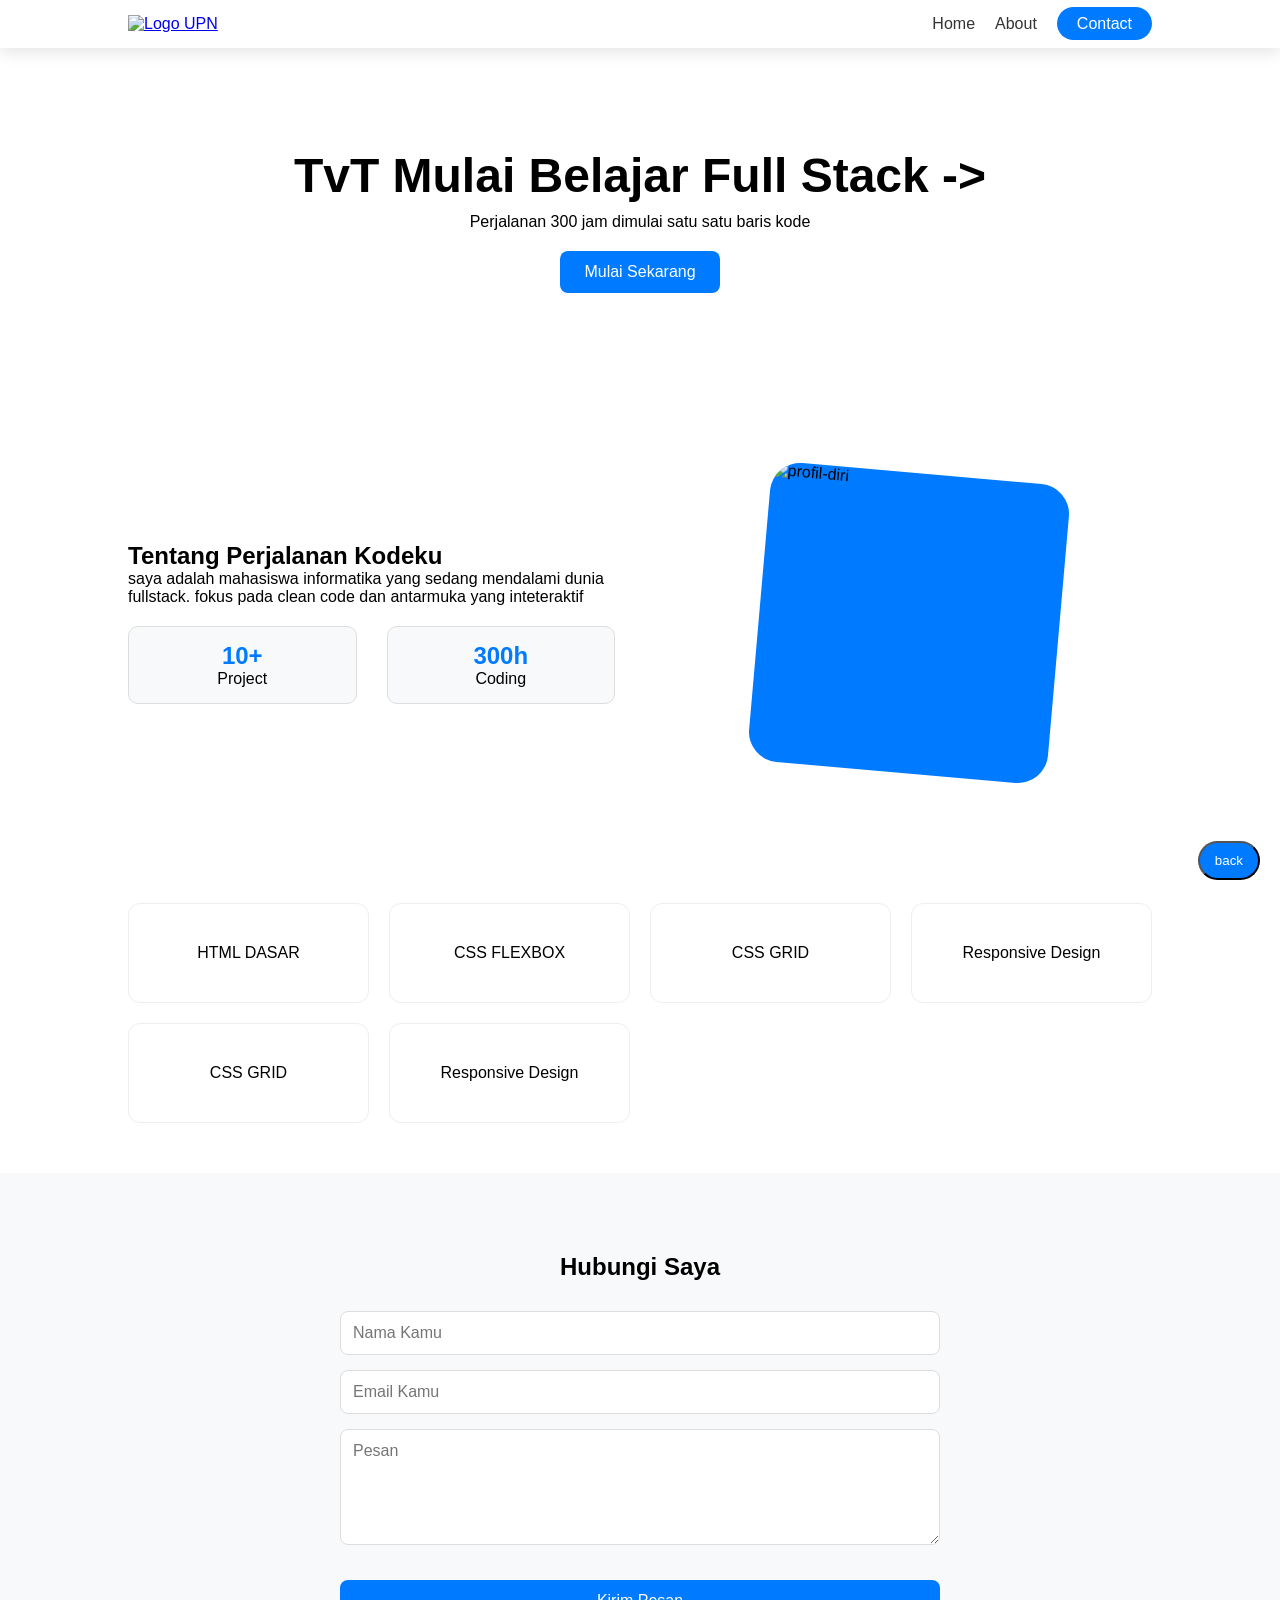
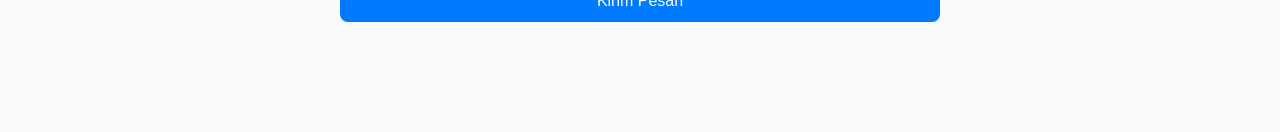
==== index.html @ 7dd46836 "Add files via upload" ====
<!-- day 7 : seo dan meta data -->
<!-- html yang diubah bagian head, link navigasi navbar, contact section, deployment github-->

<!DOCTYPE html>
<html lang="en">
<head>
    <meta charset="UTF-8">
    <meta name="viewport" content="width=device-width, initial-scale=1.0">
    <title>Portfolio - Mochamad Riqky Fernando</title>
    
    <meta name="description" content="Portfolio Web Developer Mochamad Riqky Fernando - Mahasiswa Informatika UPN Veteran Jawa Timur.">
    <link rel="stylesheet" href="style1.css">
    <link rel="icon" href="../aset/logo upn.png">
</head>
<body>
    <nav class="navbar">
        <a href="#">
            <img src="../aset/logo upn.png" alt="Logo UPN" class="logo">
        </a>
        <ul>
            <li><a href="">Home</a></li>
            <li><a href="#about">About</a></li>
            <li><a href="#contact">Contact</a></li>
        </ul>
    </nav>

    <main>
        <section class="hero">
            <h1>Mulai Belajar Full Stack</h1>
            <p>Perjalanan 300 jam dimulai satu satu baris kode</p>
            <button class="btn-main">Mulai Sekarang</button>
        </section>
        
        <section class="about-section" id="about">
            <div class="about-content">
                <h2>Tentang Perjalanan Kodeku</h2>
                <p>saya adalah mahasiswa informatika yang sedang mendalami dunia fullstack. fokus pada clean code dan antarmuka yang inteteraktif</p>
                <div class="stat-container">
                    <div class="stat-item"><b>10+</b> Project</div>
                    <div class="stat-item"><b>300h</b> Coding</div>
                </div>
            </div>
            <div class="about-image">
                <div class="image-placeholder">
                    <img src="../aset/profil.jpg" alt="profil-diri">
                </div>
            </div>
        </section>
        
        <section class="container-grid">
            <div class="card">HTML DASAR</div>
            <div class="card">CSS FLEXBOX</div>
            <div class="card">CSS GRID</div>
            <div class="card">Responsive Design</div>
            <div class="card">CSS GRID</div>
            <div class="card">Responsive Design</div>
        </section>
        <button class="btn-top">
            <a href="#">back</a>
        </button>

        <!-- section contact -->
        <section class="contact" id="contact">
            <h2>Hubungi Saya</h2>
            <form action="#">
                <input type="text" placeholder="Nama Kamu" required>
                <input type="email" placeholder="Email Kamu" required>
                <textarea placeholder="Pesan" rows="5"></textarea>
                <button type="submit" class="btn-main">Kirim Pesan</button>
            </form>
        </section>

    </main>
</body>
</html>

<!-- 
NOTE
menggunakan konsep: main axis dan cross axis
main -> sumbu utama bergerak secara horizontal dikontrol oleh justify content
cross -> sumbu silang bergerak vertikal dikontrol oleh align item

-->
---- style1.css ----
/* css variabel di dalam root */
:root {
    --primary-color: #007bff;
    --secondary-color: #6c757d;
    --bg-light: #f8f9fa;
    --card-shadow: 0 5px 15px rgba(0,0,0,0.1);
    --button-hover: #0056b3;
    --primary-glow: 0 0 20px rgba(0,123,255,0.5);
}

::selection{
    background-color: var(--primary-color);
    color: white;
}

/* css animation pakai keyframes */
@keyframes popupBawah{
    from { opacity: 0; transform: translateY(30px);} 
    to { opacity: 1; transform: translateY(0);}
}

@keyframes logoGerak {
    0% {transform: scale(1);}
    100% {transform: scale(1.1);} 
}

/* logo intro */
@keyframes logoIntro {
    from { transform: rotate(90deg) scale(0); opacity: 0;}
    to { transform: rotate(0) scale(1); opacity: 1;}
}


/* riset dasar di browser */
* {
    margin: 0; padding: 0;
    box-sizing: border-box;
    font-family: sans-serif;
}

.navbar {
    display: flex;
    justify-content: space-between; 
    align-items: center;
    padding: 15px 10%;
    /* ini untuk warna transparannya */
    background-color: rgabe(248,249,250, 0.8);
    backdrop-filter: blur(10px);
    -webkit-backdrop-filter: blur(10px);
    box-shadow: var(--card-shadow);
    /* ngebuat navbar sticky ke atas */
    position: sticky;
    top: 0;
    z-index: 1000;
}

.btn-top{
    position: fixed;
    bottom: 20px;
    right: 20px;
    padding: 10px 15px;
    color: white;
    border-radius: 50px;
    z-index: 99;;
    background: var(--primary-color);
}

.btn-top a{
    color: white;
    text-decoration: none;
}

.logo {
    height: 50px;
    animation: logoIntro 1.5s ease-out forwards;
}

.navbar ul {
    display: flex;
    list-style: none;
    gap: 20px;
}

.navbar ul li a {
    position: relative; /* PAGAR: Biar garisnya nggak lari kemana-mana */
    text-decoration: none;
    color: #333;
    padding: 5px 0; /* Kasih ruang biar garis nggak nempel bgt ke tulisan */
}

.navbar ul li:not(:last-child) a::after {
    content: ''; 
    position: absolute;
    width: 0; 
    height: 2px;
    bottom: 0;
    left: 0;
    background-color: var(--primary-color);
    transition: width 0.3s ease;
}

.navbar ul li a:hover::after {
    width: 100%; 
}

.navbar ul li:last-child a {
    background-color: var(--primary-color);
    color: white;
    padding: 8px 20px;
    border-radius: 20px;
}

.navbar ul li:last-child a:hover{
    background-color: var(--button-hover);
}

.hero {
    text-align: center;
    padding: 100px 20px;
}

.hero h1 {
    font-size: 3rem;
    margin-bottom: 10px;
    animation: popupBawah 1s ease-out

}

.hero h1::before{
    content: 'TvT ';
}

.hero h1::after{
    content: ' ->';
}

.btn-main {
    padding: 12px 24px;
    background-color: var(--primary-color);
    color: white;
    border: none;
    border-radius: 8px;
    cursor: pointer;
    font-size: 1rem;
    margin-top: 20px;
    transition: all 0.3s ease;
}

.btn-main:hover{
    background-color: gold;
    box-shadow: var(--primary-glow);
    transform: scale(1.05);
}


.container-grid{
    padding: 50px 10%;
    display: grid;
    grid-template-columns: repeat(4,1fr);
    gap: 20px;
}

.card{
    background-color: #fff;
    padding: 40px 20px;
    text-align: center;
    border-radius: 12px;
    border: 1px solid #eee;
    transition: all 0.3s ease-out;
}

.card:hover{
    transform: translateY(-10px);
    background-color: #ddd;
    box-shadow: var(--card-shadow);
}

.card:nth-child(odd):hover{
    transform: translateY(-15px) rotate(-3deg);
    background-color: lightblue;
}

.card:nth-child(even):hover{
    transform: translateY(-15px) rotate(3deg);
    background-color: coral;
}

.card:nth-child(3):hover{
    background-color: goldenrod;
}


.about-section {
    display: flex;
    padding: 80px 10%;
    align-items: center;
    gap: 50px;
    background-color: #fff;
}

.about-content {
    flex: 1;
}

.about-image {
    flex: 1;
    display: flex;
    justify-content: center;
}

.image-placeholder{
    width: 300px;
    height: 300px; 
    background-color: var(--primary-color);
    border-radius: 30px;
    transform: rotate(5deg);
    overflow: hidden;
    display: flex;
    justify-content: center;
    align-items: center;
}

.image-placeholder img {
    width: 100%;
    height: 100%;
    object-fit: cover;

}

.stat-container{
    display: flex;
    gap: 30px;
    margin-top: 20px;
}

.stat-item{
    background: var(--bg-light);
    padding: 15px 25px;
    border-radius: 10px;
    text-align: center;
    border: 1px solid #ddd;
    flex: 1;
}
.stat-item b {
    display: block;
    font-size: 1.5rem;
    color: var(--primary-color);
}


/* css day - 7 */
.contact {
    padding: 80px 10%;
    text-align: center;
    background-color: var(--bg-light);
}

.contact form {
    max-width: 600px;
    margin: 30px auto;
    display: flex;
    flex-direction: column;
    gap: 15px;
}

.contact input, .contact textarea {
    padding: 12px;
    border: 1px solid #ddd;
    border-radius: 8px;
    font-size: 1rem;
    outline: none;
}

.contact input:focus, .contact textarea:focus {
    border-color: var(--primary-color);
    box-shadow: 0 0 5px rgba(0,123,255,0.2);
}






/* mengatur tampilan di mobile */
@media (max-width: 768px){
    .navbar{flex-direction: column; padding: 15px;}
    .navbar ul{flex-direction: column; align-items: center; gap: 10px;}
    .navbar ul li{ margin-left: 0; }
    .hero{ background-color: #f8f9fa;}
    .hero h1{ font-size: 2rem;}
    .container-grid{ grid-template-columns: 1fr;}

    /* section baru */
    .about-section{flex-direction: column; text-align: center;}
    .about-image{margin-bottom: 30px; order: -1;}
    .stat-container{width: 100%; flex-wrap: wrap; justify-content: center;}

}

/* 
NOTE 
sticky itu masih punya tempat asal, nah dia bakal sticky kalo udah nyampe diposisi tertentu yang udah ditentuin
di code ini kita tentuin dia bakal sticky kalo udah menyentuh top 0. z index itu buat ngatur kedalaman. kalo dikasih nilai gede berarti elemen itu
ada di paling tumpukan paling atas

*/
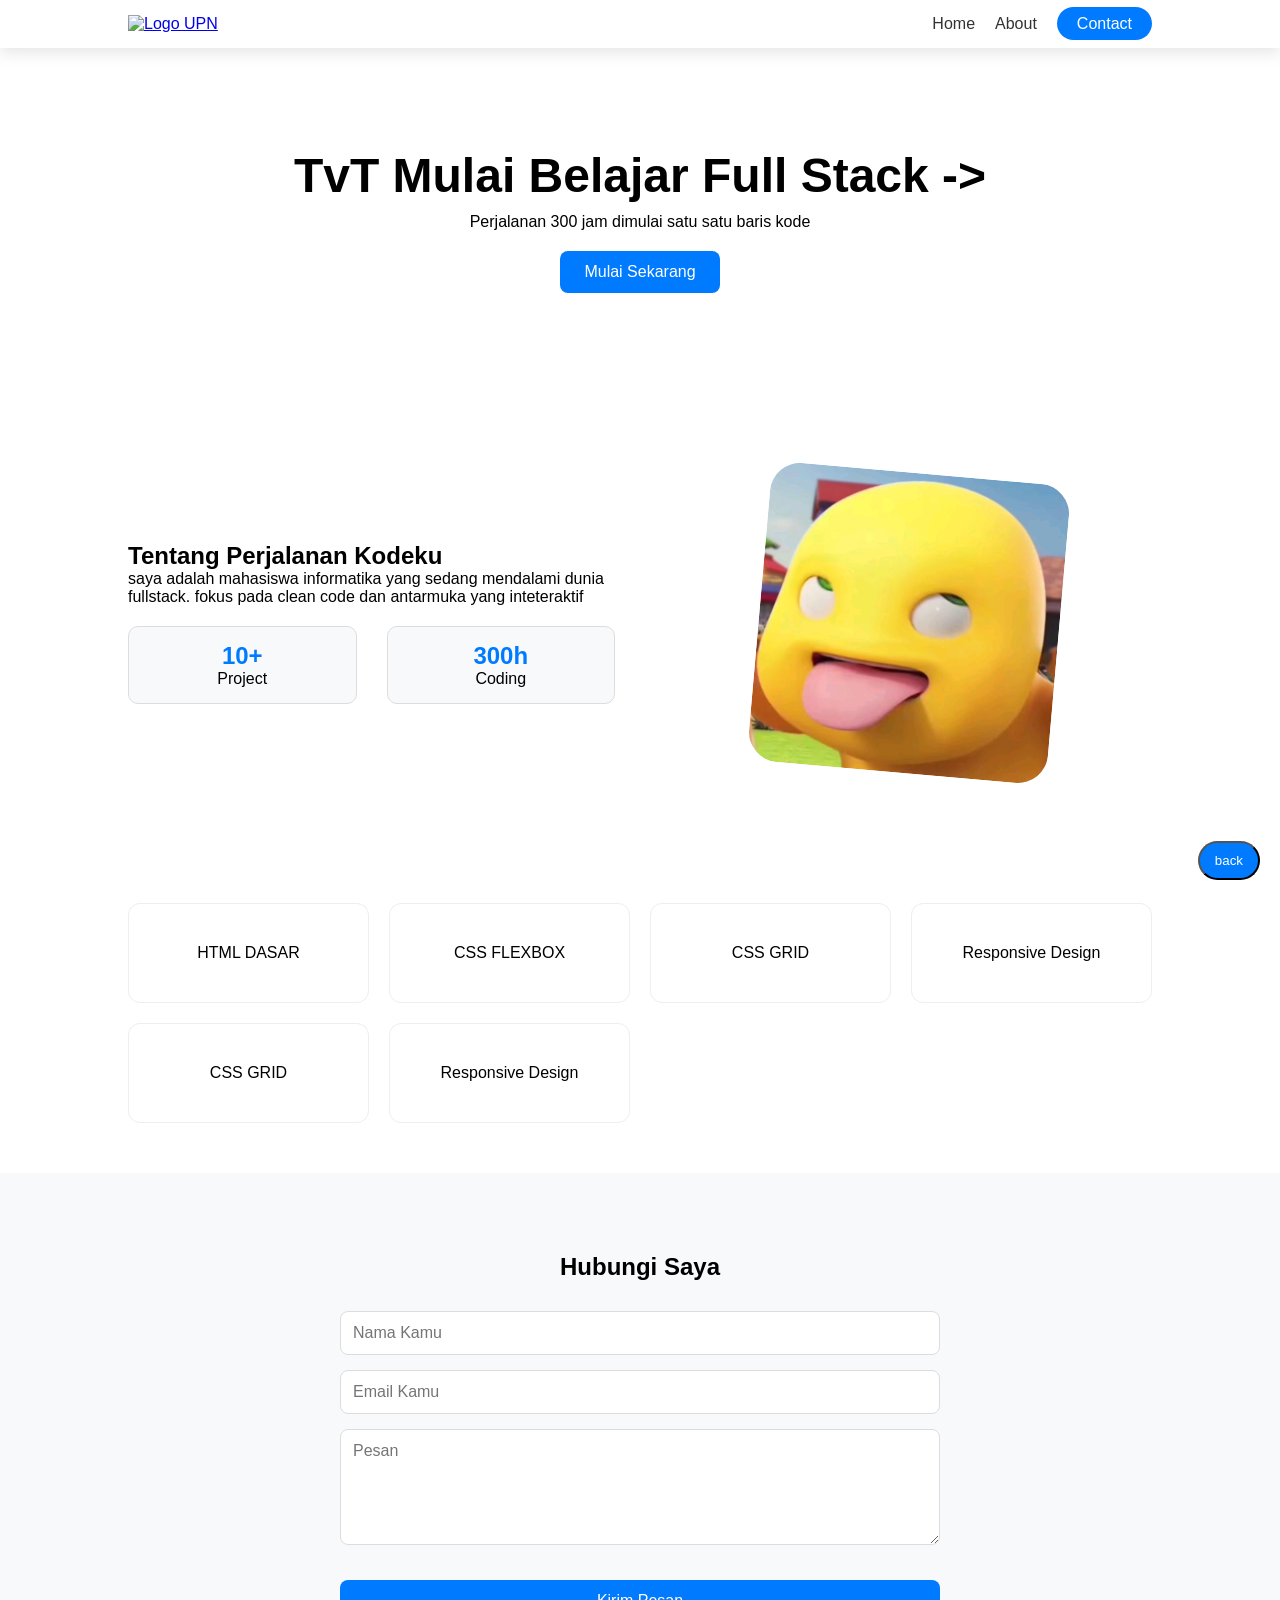
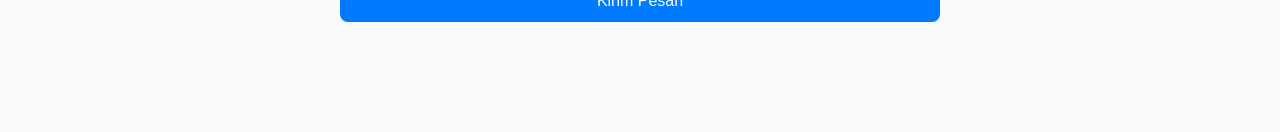
==== commit b5be0681: "Update index.html" ====
--- a/index.html
+++ b/index.html
@@ -10,7 +10,7 @@
     
     <meta name="description" content="Portfolio Web Developer Mochamad Riqky Fernando - Mahasiswa Informatika UPN Veteran Jawa Timur.">
     <link rel="stylesheet" href="style1.css">
-    <link rel="icon" href="../aset/logo upn.png">
+    <link rel="icon" href="logo upn.png">
 </head>
 <body>
     <nav class="navbar">
@@ -42,7 +42,7 @@
             </div>
             <div class="about-image">
                 <div class="image-placeholder">
-                    <img src="../aset/profil.jpg" alt="profil-diri">
+                    <img src="profil.jpg" alt="profil-diri">
                 </div>
             </div>
         </section>
@@ -80,4 +80,4 @@
 main -> sumbu utama bergerak secara horizontal dikontrol oleh justify content
 cross -> sumbu silang bergerak vertikal dikontrol oleh align item
 
--->+-->
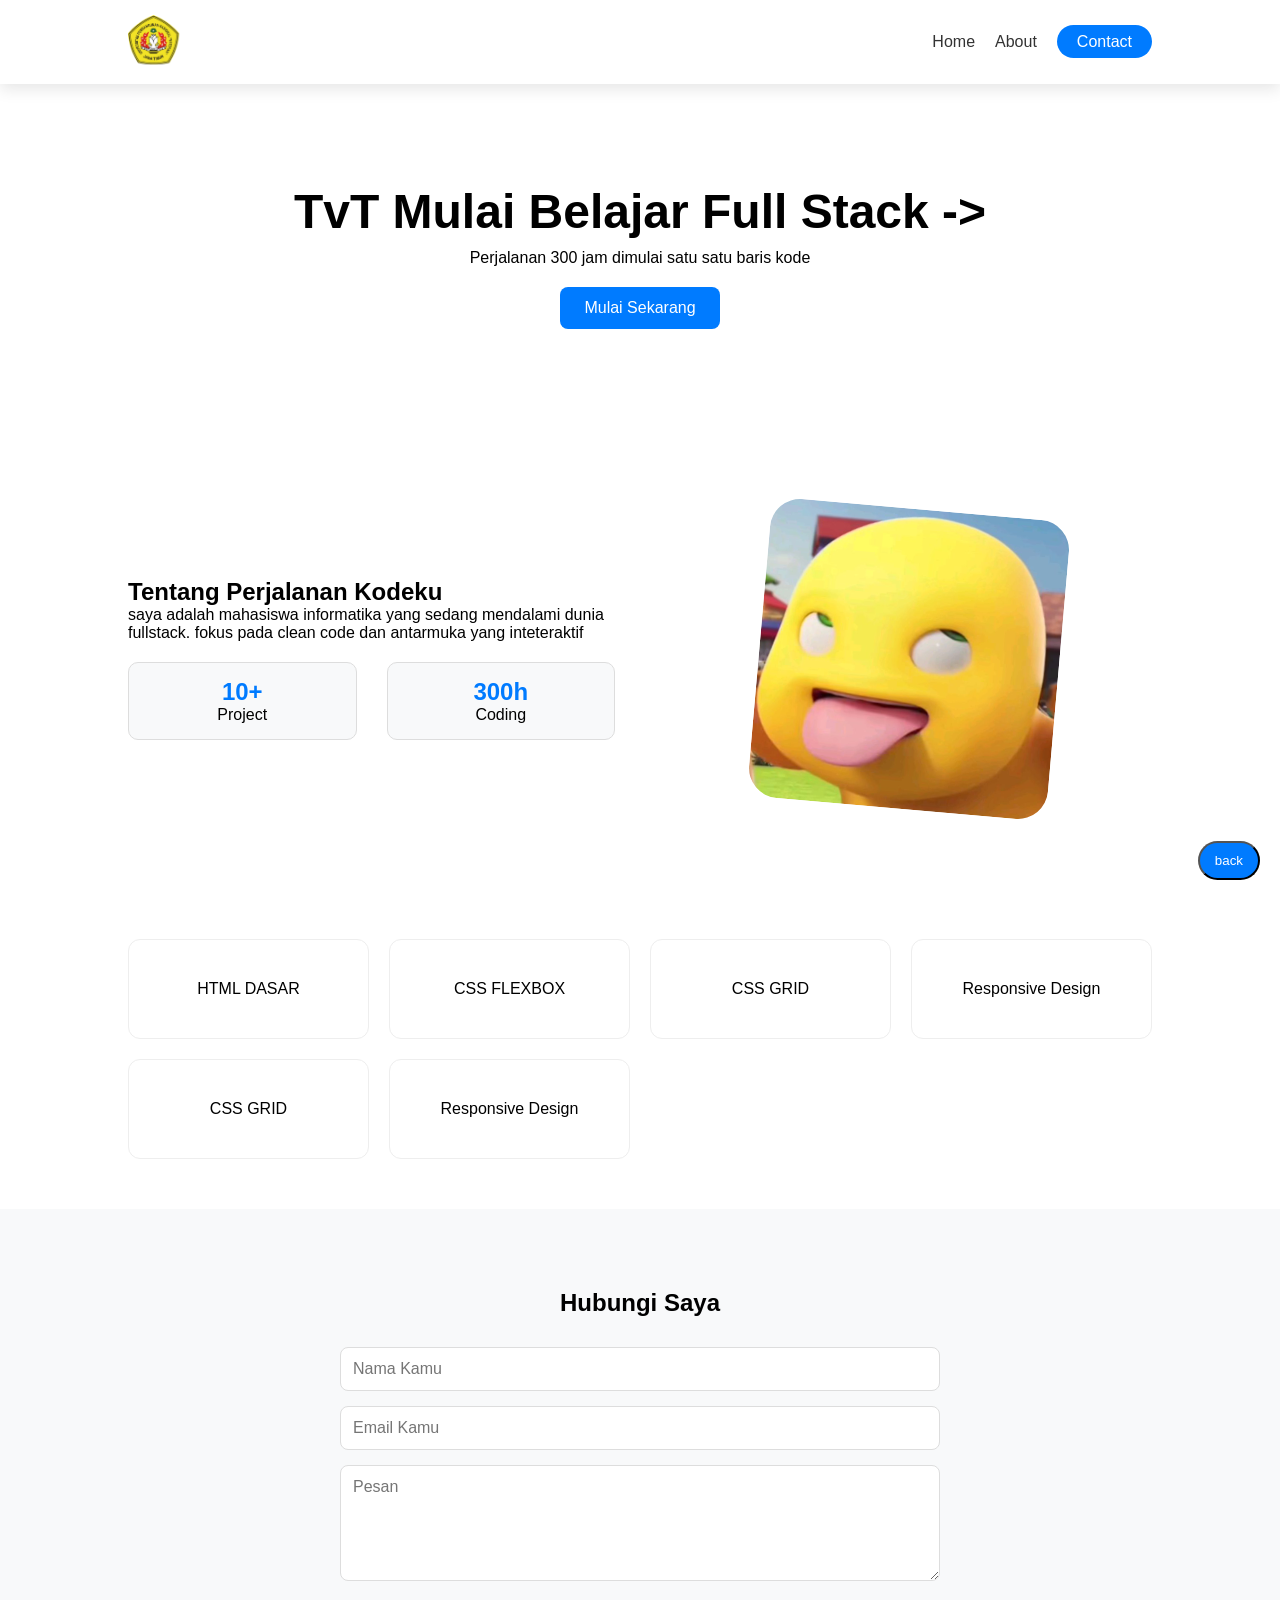
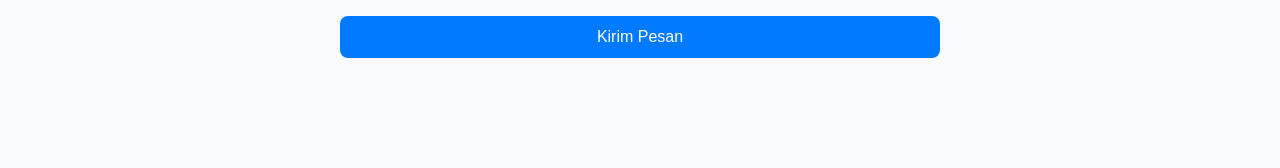
==== commit 2a6204ec: "Update index.html" ====
--- a/index.html
+++ b/index.html
@@ -15,7 +15,7 @@
 <body>
     <nav class="navbar">
         <a href="#">
-            <img src="../aset/logo upn.png" alt="Logo UPN" class="logo">
+            <img src="logo upn.png" alt="Logo UPN" class="logo">
         </a>
         <ul>
             <li><a href="">Home</a></li>
